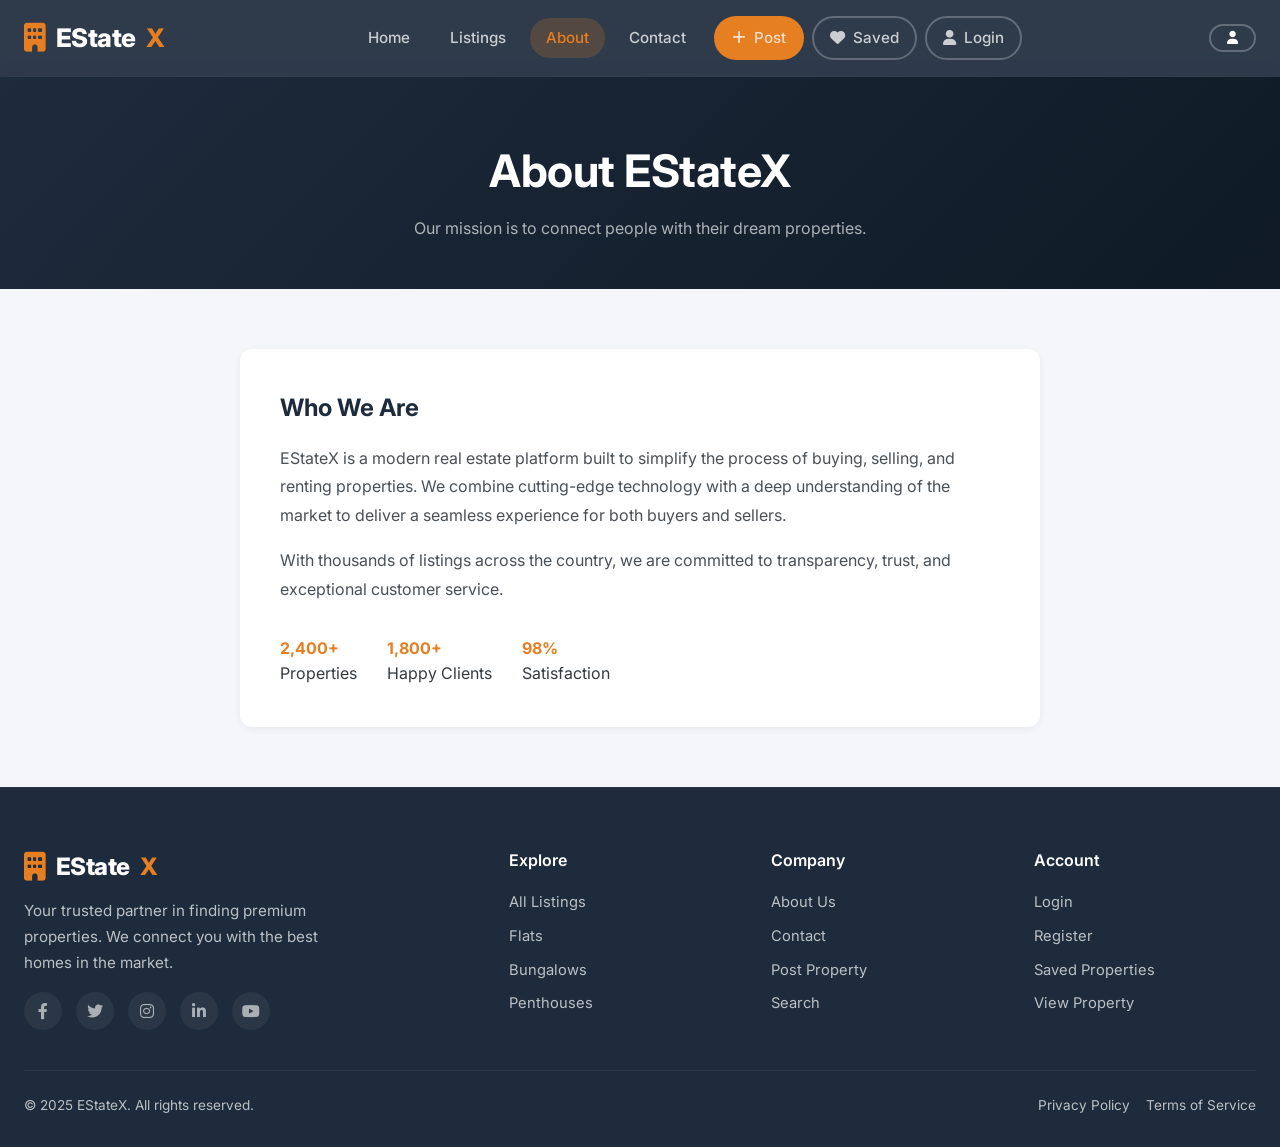
==== html/about.html @ c155419d "Add files via upload" ====
<!doctype html>
<html lang="en">
  <head>
    <meta charset="UTF-8" />
    <meta name="viewport" content="width=device-width, initial-scale=1.0" />
    <title>About — EStateX</title>
    <link rel="preconnect" href="https://fonts.googleapis.com" />
    <link rel="preconnect" href="https://fonts.gstatic.com" crossorigin />
    <link
      href="https://fonts.googleapis.com/css2?family=Inter:opsz,wght@14..32,300;14..32,400;14..32,500;14..32,600;14..32,700;14..32,800&display=swap"
      rel="stylesheet"
    />
    <link
      rel="stylesheet"
      href="https://cdnjs.cloudflare.com/ajax/libs/font-awesome/6.0.0-beta3/css/all.min.css"
    />
    <link rel="stylesheet" href="../css/style.css" />
  </head>
  <body data-page="about">
    <!-- ===== HEADER ===== -->
    <header class="header" id="header">
      <div class="container header-inner">
        <a href="index.html" class="logo"
          ><i class="fas fa-building"></i> EState<span>X</span></a
        >
        <nav class="nav-links" id="navLinks">
          <a href="index.html">Home</a>
          <a href="listings.html">Listings</a>
          <a href="about.html" class="active">About</a>
          <a href="contact.html">Contact</a>
          <a
            href="postproperty.html"
            class="btn btn-primary btn-sm"
            style="margin-left: 4px"
            ><i class="fas fa-plus"></i> Post</a
          >
          <a href="savedproperty.html" class="btn btn-outline btn-sm"
            ><i class="fas fa-heart"></i> Saved</a
          >
          <a href="login.html" class="btn btn-outline btn-sm"
            ><i class="fas fa-user"></i> Login</a
          >
        </nav>
        <div class="nav-actions">
          <a
            href="login.html"
            class="btn btn-outline btn-sm"
            style="display: inline-flex"
            ><i class="fas fa-user"></i
          ></a>
          <button class="hamburger" id="hamburger" aria-label="Toggle menu">
            <span></span><span></span><span></span>
          </button>
        </div>
      </div>
    </header>

    <!-- ===== PAGE HEADER ===== -->
    <section class="page-header">
      <div class="container">
        <h1>About EStateX</h1>
        <p>Our mission is to connect people with their dream properties.</p>
      </div>
    </section>

    <!-- ===== MAIN CONTENT ===== -->
    <div class="container" style="padding: 60px 0">
      <div
        style="
          max-width: 800px;
          margin: 0 auto;
          background: var(--white);
          padding: 40px;
          border-radius: var(--radius);
          box-shadow: var(--shadow-sm);
        "
      >
        <h2 style="color: var(--primary); margin-bottom: 16px">Who We Are</h2>
        <p style="color: var(--gray-700); line-height: 1.8">
          EStateX is a modern real estate platform built to simplify the process
          of buying, selling, and renting properties. We combine cutting-edge
          technology with a deep understanding of the market to deliver a
          seamless experience for both buyers and sellers.
        </p>
        <p style="color: var(--gray-700); line-height: 1.8; margin-top: 16px">
          With thousands of listings across the country, we are committed to
          transparency, trust, and exceptional customer service.
        </p>
        <div
          style="margin-top: 32px; display: flex; gap: 30px; flex-wrap: wrap"
        >
          <div>
            <strong style="color: var(--secondary)">2,400+</strong
            ><br />Properties
          </div>
          <div>
            <strong style="color: var(--secondary)">1,800+</strong><br />Happy
            Clients
          </div>
          <div>
            <strong style="color: var(--secondary)">98%</strong
            ><br />Satisfaction
          </div>
        </div>
      </div>
    </div>

    <!-- ===== FOOTER ===== -->
    <footer class="footer">
      <div class="container">
        <div class="footer-grid">
          <div class="footer-brand">
            <a href="index.html" class="logo"
              ><i class="fas fa-building"></i> EState<span>X</span></a
            >
            <p>
              Your trusted partner in finding premium properties. We connect you
              with the best homes in the market.
            </p>
            <div class="footer-socials" style="margin-top: 16px">
              <a href="#"><i class="fab fa-facebook-f"></i></a>
              <a href="#"><i class="fab fa-twitter"></i></a>
              <a href="#"><i class="fab fa-instagram"></i></a>
              <a href="#"><i class="fab fa-linkedin-in"></i></a>
              <a href="#"><i class="fab fa-youtube"></i></a>
            </div>
          </div>
          <div>
            <h4>Explore</h4>
            <ul>
              <li><a href="listings.html">All Listings</a></li>
              <li><a href="flat.html">Flats</a></li>
              <li><a href="bunglow.html">Bungalows</a></li>
              <li><a href="penthouse.html">Penthouses</a></li>
            </ul>
          </div>
          <div>
            <h4>Company</h4>
            <ul>
              <li><a href="about.html">About Us</a></li>
              <li><a href="contact.html">Contact</a></li>
              <li><a href="postproperty.html">Post Property</a></li>
              <li><a href="searchproperty.html">Search</a></li>
            </ul>
          </div>
          <div>
            <h4>Account</h4>
            <ul>
              <li><a href="login.html">Login</a></li>
              <li><a href="register.html">Register</a></li>
              <li><a href="savedproperty.html">Saved Properties</a></li>
              <li><a href="viewproperty.html">View Property</a></li>
            </ul>
          </div>
        </div>
        <div class="footer-bottom">
          <span>&copy; 2025 EStateX. All rights reserved.</span>
          <span
            ><a href="#" style="margin-right: 16px">Privacy Policy</a
            ><a href="#">Terms of Service</a></span
          >
        </div>
      </div>
    </footer>

    <script src="../js/script.js"></script>
  </body>
</html>
---- css/style.css ----
/* ============================================================
   CSS VARIABLES & RESET
   ============================================================ */
:root {
  --primary: #1e2b3c;
  --primary-light: #2c3e50;
  --secondary: #e67e22;
  --secondary-light: #f39c12;
  --accent: #3498db;
  --accent-light: #5dade2;
  --bg: #f4f6f9;
  --white: #ffffff;
  --gray-100: #f8f9fa;
  --gray-200: #e9ecef;
  --gray-300: #dee2e6;
  --gray-400: #ced4da;
  --gray-500: #adb5bd;
  --gray-600: #6c757d;
  --gray-700: #495057;
  --gray-800: #343a40;
  --gray-900: #212529;
  --shadow-sm: 0 2px 8px rgba(0, 0, 0, 0.06);
  --shadow-md: 0 8px 30px rgba(0, 0, 0, 0.1);
  --shadow-lg: 0 20px 60px rgba(0, 0, 0, 0.15);
  --radius: 12px;
  --radius-lg: 20px;
  --transition: all 0.3s cubic-bezier(0.25, 0.46, 0.45, 0.94);
  --font: "Inter", sans-serif;
  --max-width: 1280px;
}

*,
*::before,
*::after {
  margin: 0;
  padding: 0;
  box-sizing: border-box;
}

html {
  scroll-behavior: smooth;
}

body {
  font-family: var(--font);
  background: var(--bg);
  color: var(--gray-800);
  line-height: 1.6;
  padding-top: 76px;
  /* space for fixed header */
}

a {
  text-decoration: none;
  color: inherit;
}

ul {
  list-style: none;
}

img {
  max-width: 100%;
  display: block;
}

.img {
  width: 100%;
}

button {
  cursor: pointer;
  font-family: var(--font);
  border: none;
  background: none;
}

.container {
  max-width: var(--max-width);
  margin: 0 auto;
  padding: 0 24px;
}

/* ============================================================
   HEADER / NAV
   ============================================================ */
.header {
  position: fixed;
  top: 0;
  left: 0;
  width: 100%;
  z-index: 1000;
  background: rgba(30, 43, 60, 0.92);
  backdrop-filter: blur(12px);
  -webkit-backdrop-filter: blur(12px);
  border-bottom: 1px solid rgba(255, 255, 255, 0.06);
  transition: var(--transition);
}

.header.scrolled {
  background: rgba(30, 43, 60, 0.98);
  box-shadow: 0 4px 24px rgba(0, 0, 0, 0.2);
}

.header-inner {
  display: flex;
  align-items: center;
  justify-content: space-between;
  height: 76px;
}

.logo {
  display: flex;
  align-items: center;
  gap: 10px;
  font-weight: 800;
  font-size: 1.6rem;
  color: var(--white);
  letter-spacing: -0.5px;
}

.logo i {
  color: var(--secondary);
  font-size: 1.8rem;
}

.logo span {
  color: var(--secondary);
}

.nav-links {
  display: flex;
  align-items: center;
  gap: 8px;
}

.nav-links a {
  color: rgba(255, 255, 255, 0.75);
  font-weight: 500;
  font-size: 0.95rem;
  padding: 8px 16px;
  border-radius: 30px;
  transition: var(--transition);
  position: relative;
}

.nav-links a:hover,
.nav-links a.active {
  color: var(--white);
  background: rgba(255, 255, 255, 0.08);
}

.nav-links a.active {
  background: rgba(230, 126, 34, 0.2);
  color: var(--secondary);
}

.nav-actions {
  display: flex;
  align-items: center;
  gap: 12px;
}

.btn {
  display: inline-flex;
  align-items: center;
  gap: 8px;
  padding: 10px 24px;
  border-radius: 30px;
  font-weight: 600;
  font-size: 0.9rem;
  transition: var(--transition);
  border: 2px solid transparent;
}

.btn-primary {
  background: var(--secondary);
  color: var(--white);
}

.btn-primary:hover {
  background: var(--secondary-light);
  transform: translateY(-2px);
  box-shadow: 0 8px 24px rgba(230, 126, 34, 0.35);
}

.btn-outline {
  border-color: rgba(255, 255, 255, 0.25);
  color: var(--white);
}

.btn-outline:hover {
  border-color: var(--secondary);
  background: rgba(230, 126, 34, 0.15);
}

.btn-accent {
  background: var(--accent);
  color: var(--white);
}

.btn-accent:hover {
  background: var(--accent-light);
  transform: translateY(-2px);
  box-shadow: 0 8px 24px rgba(52, 152, 219, 0.35);
}

.btn-dark {
  background: var(--primary);
  color: var(--white);
}

.btn-dark:hover {
  background: var(--primary-light);
  transform: translateY(-2px);
}

.btn-sm {
  padding: 6px 16px;
  font-size: 0.8rem;
}

/* Hamburger */
.hamburger {
  display: none;
  flex-direction: column;
  gap: 5px;
  padding: 6px;
  background: none;
  border: none;
  cursor: pointer;
}

.hamburger span {
  display: block;
  width: 28px;
  height: 2.5px;
  background: var(--white);
  border-radius: 4px;
  transition: var(--transition);
  transform-origin: center;
}

.hamburger.active span:nth-child(1) {
  transform: rotate(45deg) translate(5px, 5px);
}

.hamburger.active span:nth-child(2) {
  opacity: 0;
}

.hamburger.active span:nth-child(3) {
  transform: rotate(-45deg) translate(5px, -5px);
}

/* ============================================================
   HERO (used only on index)
   ============================================================ */
.hero {
  background: linear-gradient(135deg, var(--primary) 0%, #0f1a26 100%);
  padding: 80px 0 100px;
  position: relative;
  overflow: hidden;
  min-height: 100vh;
  display: flex;
  align-items: center;
}

.hero::before {
  content: "";
  position: absolute;
  top: -50%;
  right: -20%;
  width: 70%;
  height: 140%;
  background: radial-gradient(
    circle,
    rgba(230, 126, 34, 0.1) 0%,
    transparent 70%
  );
  pointer-events: none;
}

.hero .container {
  position: relative;
  z-index: 2;
  display: grid;
  grid-template-columns: 1fr 1fr;
  gap: 60px;
  align-items: center;
}

.hero-content h1 {
  font-size: 3.8rem;
  font-weight: 800;
  color: var(--white);
  line-height: 1.15;
  letter-spacing: -1.5px;
  margin-bottom: 20px;
}

.hero-content h1 span {
  color: var(--secondary);
  position: relative;
}

.hero-content p {
  font-size: 1.2rem;
  color: rgba(255, 255, 255, 0.7);
  max-width: 520px;
  margin-bottom: 36px;
  line-height: 1.8;
}

.hero-buttons {
  display: flex;
  flex-wrap: wrap;
  gap: 14px;
}

.hero-stats {
  display: grid;
  grid-template-columns: repeat(3, 1fr);
  gap: 20px;
  margin-top: 48px;
  padding-top: 32px;
  border-top: 1px solid rgba(255, 255, 255, 0.08);
}

.hero-stats .stat h3 {
  font-size: 2rem;
  font-weight: 700;
  color: var(--white);
}

.hero-stats .stat p {
  font-size: 0.9rem;
  color: rgba(255, 255, 255, 0.55);
  margin: 0;
}

.hero-image {
  display: flex;
  justify-content: center;
  align-items: center;
}

.hero-image .img-placeholder {
  width: 100%;
  aspect-ratio: 4/3;
  background: linear-gradient(
    145deg,
    rgba(255, 255, 255, 0.04),
    rgba(255, 255, 255, 0.01)
  );
  border-radius: var(--radius-lg);
  border: 1px solid rgba(255, 255, 255, 0.06);
  display: flex;
  flex-direction: column;
  align-items: center;
  justify-content: center;
  color: rgba(255, 255, 255, 0.25);
  font-size: 1.2rem;
  gap: 16px;
  backdrop-filter: blur(4px);
  padding: 40px;
  text-align: center;
}

.hero-image .img-placeholder i {
  font-size: 5rem;
  color: rgba(230, 126, 34, 0.3);
}

/* ============================================================
   SEARCH BAR (floating)
   ============================================================ */
.search-bar {
  background: var(--white);
  border-radius: var(--radius-lg);
  box-shadow: var(--shadow-lg);
  padding: 24px 32px;
  margin-top: -48px;
  position: relative;
  z-index: 10;
  display: flex;
  flex-wrap: wrap;
  gap: 16px;
  align-items: flex-end;
}

.search-bar .form-group {
  flex: 1 1 160px;
  min-width: 140px;
}

.search-bar .form-group label {
  display: block;
  font-size: 0.75rem;
  font-weight: 600;
  text-transform: uppercase;
  letter-spacing: 0.5px;
  color: var(--gray-600);
  margin-bottom: 4px;
}

.search-bar .form-group input,
.search-bar .form-group select {
  width: 100%;
  padding: 10px 14px;
  border: 1px solid var(--gray-300);
  border-radius: 8px;
  font-size: 0.95rem;
  font-family: var(--font);
  background: var(--gray-100);
  transition: var(--transition);
  color: var(--gray-800);
}

.search-bar .form-group input:focus,
.search-bar .form-group select:focus {
  outline: none;
  border-color: var(--secondary);
  box-shadow: 0 0 0 3px rgba(230, 126, 34, 0.15);
  background: var(--white);
}

.search-bar .btn {
  padding: 12px 36px;
  flex-shrink: 0;
}

/* ============================================================
   SECTION TITLES
   ============================================================ */
.section {
  padding: 80px 0;
}

.section-header {
  text-align: center;
  max-width: 680px;
  margin: 0 auto 56px;
}

.section-header .badge {
  display: inline-block;
  background: rgba(230, 126, 34, 0.12);
  color: var(--secondary);
  font-weight: 600;
  font-size: 0.8rem;
  letter-spacing: 0.5px;
  padding: 6px 18px;
  border-radius: 30px;
  margin-bottom: 12px;
  text-transform: uppercase;
}

.section-header h2 {
  font-size: 2.6rem;
  font-weight: 700;
  color: var(--primary);
  letter-spacing: -0.5px;
  margin-bottom: 14px;
}

.section-header p {
  color: var(--gray-600);
  font-size: 1.1rem;
}

/* ============================================================
   PROPERTY CARDS
   ============================================================ */
.property-grid {
  display: grid;
  grid-template-columns: repeat(auto-fill, minmax(280px, 1fr));
  gap: 30px;
}

.property-card {
  background: var(--white);
  border-radius: var(--radius);
  overflow: hidden;
  box-shadow: var(--shadow-sm);
  transition: var(--transition);
  border: 1px solid var(--gray-200);
}

.property-card:hover {
  transform: translateY(-6px);
  box-shadow: var(--shadow-md);
  border-color: var(--gray-300);
}

.property-card .card-img {
  height: 210px;
  background: var(--gray-200);
  position: relative;
  display: flex;
  align-items: center;
  justify-content: center;
  color: var(--gray-500);
  font-size: 2.8rem;
  background: linear-gradient(135deg, #e9ecef, #dee2e6);
}

.property-card .card-img .badge-tag {
  position: absolute;
  top: 16px;
  left: 16px;
  background: var(--secondary);
  color: var(--white);
  font-size: 0.7rem;
  font-weight: 600;
  padding: 4px 14px;
  border-radius: 30px;
  text-transform: uppercase;
  letter-spacing: 0.3px;
}

.property-card .card-img .badge-tag.sold {
  background: var(--gray-600);
}

.property-card .card-img .badge-tag.featured {
  background: var(--accent);
}

.property-card .card-img .fav-btn {
  position: absolute;
  top: 16px;
  right: 16px;
  background: rgba(255, 255, 255, 0.85);
  border: none;
  width: 36px;
  height: 36px;
  border-radius: 50%;
  display: flex;
  align-items: center;
  justify-content: center;
  color: var(--gray-500);
  font-size: 1.1rem;
  transition: var(--transition);
  backdrop-filter: blur(4px);
}

.property-card .card-img .fav-btn:hover {
  background: var(--white);
  color: #e74c3c;
  transform: scale(1.08);
}

.property-card .card-img .fav-btn.active {
  color: #e74c3c;
}

.property-card .card-body {
  padding: 20px 22px 22px;
}

.property-card .card-body .price {
  font-size: 1.5rem;
  font-weight: 700;
  color: var(--secondary);
  margin-bottom: 4px;
}

.property-card .card-body .price small {
  font-size: 0.8rem;
  font-weight: 400;
  color: var(--gray-600);
}

.property-card .card-body .title {
  font-size: 1.1rem;
  font-weight: 600;
  color: var(--primary);
  margin-bottom: 6px;
  display: -webkit-box;
  -webkit-line-clamp: 1;
  -webkit-box-orient: vertical;
  overflow: hidden;
}

.property-card .card-body .location {
  font-size: 0.9rem;
  color: var(--gray-600);
  margin-bottom: 14px;
  display: flex;
  align-items: center;
  gap: 6px;
}

.property-card .card-body .location i {
  font-size: 0.8rem;
  color: var(--gray-500);
}

.property-card .card-body .features {
  display: flex;
  gap: 16px;
  padding-top: 14px;
  border-top: 1px solid var(--gray-200);
  font-size: 0.85rem;
  color: var(--gray-700);
}

.property-card .card-body .features span {
  display: flex;
  align-items: center;
  gap: 6px;
}

.property-card .card-body .features i {
  color: var(--gray-500);
  font-size: 0.9rem;
}

/* ============================================================
   CATEGORIES
   ============================================================ */
.category-grid {
  display: grid;
  grid-template-columns: repeat(auto-fit, minmax(160px, 1fr));
  gap: 24px;
}

.category-item {
  background: var(--white);
  padding: 32px 20px;
  border-radius: var(--radius);
  text-align: center;
  box-shadow: var(--shadow-sm);
  border: 1px solid var(--gray-200);
  transition: var(--transition);
  cursor: default;
}

.category-item:hover {
  transform: translateY(-4px);
  box-shadow: var(--shadow-md);
  border-color: var(--secondary);
}

.category-item i {
  font-size: 2.6rem;
  color: var(--secondary);
  margin-bottom: 12px;
}

.category-item h4 {
  font-weight: 600;
  color: var(--primary);
  margin-bottom: 2px;
}

.category-item p {
  font-size: 0.85rem;
  color: var(--gray-500);
}

/* ============================================================
   TESTIMONIALS (index only)
   ============================================================ */
.testimonial-grid {
  display: grid;
  grid-template-columns: repeat(auto-fit, minmax(260px, 1fr));
  gap: 30px;
}

.testimonial-card {
  background: var(--white);
  padding: 30px;
  border-radius: var(--radius);
  box-shadow: var(--shadow-sm);
  border: 1px solid var(--gray-200);
  transition: var(--transition);
}

.testimonial-card:hover {
  box-shadow: var(--shadow-md);
}

.testimonial-card .stars {
  color: #f1c40f;
  margin-bottom: 12px;
  font-size: 0.9rem;
}

.testimonial-card blockquote {
  font-size: 0.98rem;
  color: var(--gray-700);
  font-style: italic;
  margin-bottom: 16px;
  line-height: 1.7;
}

.testimonial-card .author {
  display: flex;
  align-items: center;
  gap: 12px;
}

.testimonial-card .author .avatar {
  width: 44px;
  height: 44px;
  border-radius: 50%;
  background: var(--gray-300);
  display: flex;
  align-items: center;
  justify-content: center;
  color: var(--gray-600);
  font-weight: 600;
  font-size: 1.1rem;
}

.testimonial-card .author .name {
  font-weight: 600;
  color: var(--primary);
}

.testimonial-card .author .role {
  font-size: 0.8rem;
  color: var(--gray-500);
}

/* ============================================================
   CTA
   ============================================================ */
.cta-section {
  background: linear-gradient(135deg, var(--primary), #0f1a26);
  padding: 80px 0;
  text-align: center;
  color: var(--white);
}

.cta-section h2 {
  font-size: 2.6rem;
  font-weight: 700;
  margin-bottom: 16px;
}

.cta-section p {
  font-size: 1.15rem;
  color: rgba(255, 255, 255, 0.7);
  max-width: 600px;
  margin: 0 auto 32px;
}

.cta-section .btn-group {
  display: flex;
  flex-wrap: wrap;
  gap: 14px;
  justify-content: center;
}

/* ============================================================
   FOOTER
   ============================================================ */
.footer {
  background: var(--primary);
  color: rgba(255, 255, 255, 0.7);
  padding: 60px 0 30px;
  border-top: 1px solid rgba(255, 255, 255, 0.06);
}

.footer-grid {
  display: grid;
  grid-template-columns: 2fr 1fr 1fr 1fr;
  gap: 40px;
  margin-bottom: 40px;
}

.footer-brand .logo {
  font-size: 1.5rem;
  margin-bottom: 12px;
}

.footer-brand p {
  font-size: 0.95rem;
  max-width: 300px;
  line-height: 1.7;
}

.footer h4 {
  color: var(--white);
  font-weight: 600;
  margin-bottom: 16px;
  font-size: 1rem;
}

.footer ul li {
  margin-bottom: 8px;
}

.footer ul li a {
  transition: var(--transition);
  font-size: 0.92rem;
}

.footer ul li a:hover {
  color: var(--secondary);
}

.footer-bottom {
  border-top: 1px solid rgba(255, 255, 255, 0.06);
  padding-top: 24px;
  display: flex;
  justify-content: space-between;
  flex-wrap: wrap;
  gap: 12px;
  font-size: 0.85rem;
}

.footer-socials {
  display: flex;
  gap: 14px;
}

.footer-socials a {
  display: inline-flex;
  align-items: center;
  justify-content: center;
  width: 38px;
  height: 38px;
  border-radius: 50%;
  background: rgba(255, 255, 255, 0.06);
  transition: var(--transition);
  color: rgba(255, 255, 255, 0.6);
}

.footer-socials a:hover {
  background: var(--secondary);
  color: var(--white);
  transform: translateY(-2px);
}

/* ============================================================
   PAGE HEADER (inner pages)
   ============================================================ */
.page-header {
  background: linear-gradient(135deg, var(--primary), #0f1a26);
  padding: 60px 0 48px;
  color: var(--white);
  text-align: center;
}

.page-header h1 {
  font-size: 2.8rem;
  font-weight: 700;
  letter-spacing: -0.5px;
}

.page-header p {
  color: rgba(255, 255, 255, 0.65);
  max-width: 540px;
  margin: 8px auto 0;
}

/* ============================================================
   FORMS (login, register, post property)
   ============================================================ */
.form-card {
  max-width: 520px;
  margin: 40px auto;
  background: var(--white);
  padding: 40px 44px;
  border-radius: var(--radius-lg);
  box-shadow: var(--shadow-md);
  border: 1px solid var(--gray-200);
}

.form-card h2 {
  font-size: 1.8rem;
  font-weight: 700;
  color: var(--primary);
  margin-bottom: 6px;
}

.form-card .sub {
  color: var(--gray-600);
  margin-bottom: 28px;
}

.form-group {
  margin-bottom: 20px;
}

.form-group label {
  display: block;
  font-weight: 500;
  font-size: 0.9rem;
  color: var(--gray-700);
  margin-bottom: 5px;
}

.form-group input,
.form-group select,
.form-group textarea {
  width: 100%;
  padding: 12px 16px;
  border: 1px solid var(--gray-300);
  border-radius: 8px;
  font-size: 0.95rem;
  font-family: var(--font);
  background: var(--gray-100);
  transition: var(--transition);
  color: var(--gray-800);
}

.form-group input:focus,
.form-group select:focus,
.form-group textarea:focus {
  outline: none;
  border-color: var(--secondary);
  box-shadow: 0 0 0 3px rgba(230, 126, 34, 0.12);
  background: var(--white);
}

.form-group textarea {
  resize: vertical;
  min-height: 100px;
}

.form-card .btn {
  width: 100%;
  justify-content: center;
  padding: 14px;
  font-size: 1rem;
}

.form-card .alt-link {
  text-align: center;
  margin-top: 18px;
  font-size: 0.95rem;
  color: var(--gray-600);
}

.form-card .alt-link a {
  color: var(--secondary);
  font-weight: 600;
}

.form-card .alt-link a:hover {
  text-decoration: underline;
}

/* ============================================================
   LISTINGS GRID (filter bar)
   ============================================================ */
.filter-bar {
  background: var(--white);
  border-radius: var(--radius);
  padding: 20px 24px;
  box-shadow: var(--shadow-sm);
  border: 1px solid var(--gray-200);
  display: flex;
  flex-wrap: wrap;
  gap: 16px;
  align-items: center;
  margin-bottom: 36px;
}

.filter-bar .form-group {
  margin: 0;
  flex: 1 1 140px;
  min-width: 120px;
}

.filter-bar .form-group label {
  font-size: 0.7rem;
  text-transform: uppercase;
  letter-spacing: 0.3px;
  color: var(--gray-600);
}

.filter-bar .form-group input,
.filter-bar .form-group select {
  padding: 8px 12px;
  font-size: 0.9rem;
  background: var(--gray-100);
  border: 1px solid var(--gray-300);
  border-radius: 6px;
  width: 100%;
}

.filter-bar .btn {
  padding: 10px 28px;
}

/* ============================================================
   VIEW PROPERTY (details)
   ============================================================ */
.property-detail {
  background: var(--white);
  border-radius: var(--radius-lg);
  overflow: hidden;
  box-shadow: var(--shadow-md);
  border: 1px solid var(--gray-200);
  margin: 40px 0;
}

.property-detail .detail-img {
  height: 380px;
  background: var(--gray-300);
  display: flex;
  align-items: center;
  justify-content: center;
  color: var(--gray-500);
  font-size: 4rem;
  background: linear-gradient(135deg, #dee2e6, #ced4da);
}

.property-detail .detail-body {
  padding: 40px 44px;
}

.property-detail .detail-body .price {
  font-size: 2.2rem;
  font-weight: 700;
  color: var(--secondary);
}

.property-detail .detail-body .title {
  font-size: 1.6rem;
  font-weight: 600;
  color: var(--primary);
  margin: 4px 0 8px;
}

.property-detail .detail-body .location {
  color: var(--gray-600);
  font-size: 1rem;
  margin-bottom: 20px;
  display: flex;
  align-items: center;
  gap: 6px;
}

.property-detail .detail-body .detail-features {
  display: flex;
  flex-wrap: wrap;
  gap: 24px;
  padding: 18px 0;
  border-top: 1px solid var(--gray-200);
  border-bottom: 1px solid var(--gray-200);
  margin: 16px 0 24px;
}

.property-detail .detail-body .detail-features span {
  display: flex;
  align-items: center;
  gap: 8px;
  font-weight: 500;
}

.property-detail .detail-body .detail-features i {
  color: var(--secondary);
  font-size: 1.2rem;
}

.property-detail .detail-body .description {
  color: var(--gray-700);
  line-height: 1.8;
  margin-bottom: 24px;
}

.property-detail .detail-body .btn-group {
  display: flex;
  flex-wrap: wrap;
  gap: 12px;
}

/* ============================================================
   SAVED PROPERTIES (empty state)
   ============================================================ */
.empty-state {
  text-align: center;
  padding: 60px 20px;
  color: var(--gray-600);
}

.empty-state i {
  font-size: 4rem;
  color: var(--gray-300);
  margin-bottom: 16px;
}

.empty-state h3 {
  font-size: 1.4rem;
  color: var(--primary);
  margin-bottom: 6px;
}

/* ============================================================
   CONTACT (map placeholder)
   ============================================================ */
.contact-grid {
  display: grid;
  grid-template-columns: 1fr 1fr;
  gap: 48px;
  margin: 40px 0;
}

.contact-info {
  background: var(--white);
  padding: 36px 40px;
  border-radius: var(--radius);
  box-shadow: var(--shadow-sm);
  border: 1px solid var(--gray-200);
}

.contact-info h3 {
  font-size: 1.5rem;
  color: var(--primary);
  margin-bottom: 20px;
}

.contact-info .info-item {
  display: flex;
  gap: 16px;
  margin-bottom: 20px;
}

.contact-info .info-item i {
  font-size: 1.4rem;
  color: var(--secondary);
  width: 28px;
  margin-top: 2px;
}

.contact-info .info-item p {
  color: var(--gray-700);
}

.contact-map {
  background: var(--gray-200);
  border-radius: var(--radius);
  min-height: 360px;
  display: flex;
  align-items: center;
  justify-content: center;
  color: var(--gray-500);
  font-size: 1.2rem;
  border: 1px solid var(--gray-300);
}

.contact-map i {
  font-size: 3rem;
  margin-right: 12px;
  color: var(--gray-400);
}

/* ============================================================
   RESPONSIVE
   ============================================================ */
@media (max-width: 1024px) {
  .hero .container {
    grid-template-columns: 1fr;
    text-align: center;
  }
  .hero-content p {
    margin-left: auto;
    margin-right: auto;
  }
  .hero-buttons {
    justify-content: center;
  }
  .hero-stats {
    justify-content: center;
  }
  .hero-stats .stat {
    text-align: center;
  }
  .footer-grid {
    grid-template-columns: 1fr 1fr;
  }
  .contact-grid {
    grid-template-columns: 1fr;
  }
}

@media (max-width: 768px) {
  body {
    padding-top: 68px;
  }
  .header-inner {
    height: 68px;
  }
  .nav-links {
    position: absolute;
    top: 68px;
    left: 0;
    width: 100%;
    background: var(--primary);
    flex-direction: column;
    padding: 20px 24px;
    gap: 4px;
    border-bottom: 1px solid rgba(255, 255, 255, 0.06);
    display: none;
    box-shadow: var(--shadow-md);
  }
  .nav-links.open {
    display: flex;
  }
  .nav-links a {
    width: 100%;
    padding: 12px 16px;
    border-radius: 8px;
    font-size: 1rem;
  }
  .nav-actions .btn-outline {
    display: none;
  }
  .hamburger {
    display: flex;
  }
  .hero {
    padding: 60px 0 80px;
    min-height: auto;
  }
  .hero-content h1 {
    font-size: 2.4rem;
  }
  .hero-content p {
    font-size: 1rem;
  }
  .hero-stats {
    grid-template-columns: 1fr 1fr 1fr;
    gap: 12px;
  }
  .hero-stats .stat h3 {
    font-size: 1.5rem;
  }
  .hero-image .img-placeholder {
    aspect-ratio: 3/2;
  }
  .search-bar {
    padding: 20px;
    margin-top: -24px;
    flex-direction: column;
    align-items: stretch;
  }
  .search-bar .form-group {
    flex: 1 1 auto;
    min-width: 0;
  }
  .search-bar .btn {
    width: 100%;
    justify-content: center;
  }
  .section {
    padding: 56px 0;
  }
  .section-header h2 {
    font-size: 2rem;
  }
  .property-grid {
    grid-template-columns: 1fr;
  }
  .category-grid {
    grid-template-columns: 1fr 1fr;
  }
  .testimonial-grid {
    grid-template-columns: 1fr;
  }
  .footer-grid {
    grid-template-columns: 1fr;
    gap: 28px;
  }
  .footer-bottom {
    flex-direction: column;
    text-align: center;
    justify-content: center;
  }
  .footer-socials {
    justify-content: center;
  }
  .form-card {
    padding: 28px 20px;
    margin: 24px 0;
  }
  .page-header h1 {
    font-size: 2rem;
  }
  .property-detail .detail-body {
    padding: 24px 20px;
  }
  .property-detail .detail-img {
    height: 220px;
  }
  .property-detail .detail-body .price {
    font-size: 1.6rem;
  }
  .property-detail .detail-body .title {
    font-size: 1.3rem;
  }
  .filter-bar {
    flex-direction: column;
    align-items: stretch;
  }
  .filter-bar .form-group {
    flex: 1 1 auto;
    min-width: 0;
  }
  .filter-bar .btn {
    width: 100%;
    justify-content: center;
  }
  .contact-info {
    padding: 24px 20px;
  }
  .contact-map {
    min-height: 220px;
  }
  .cta-section h2 {
    font-size: 2rem;
  }
}

@media (max-width: 480px) {
  .hero-content h1 {
    font-size: 1.8rem;
  }
  .hero-stats {
    grid-template-columns: 1fr 1fr;
  }
  .category-grid {
    grid-template-columns: 1fr 1fr;
  }
  .logo {
    font-size: 1.3rem;
  }
  .logo i {
    font-size: 1.4rem;
  }
  .property-card .card-body .features {
    flex-wrap: wrap;
    gap: 10px;
  }
  .property-detail .detail-body .detail-features {
    flex-direction: column;
    gap: 12px;
  }
}

/* ============================================================
   UTILITY HELPERS
   ============================================================ */
.text-center {
  text-align: center;
}

.mt-12 {
  margin-top: 12px;
}

.mt-24 {
  margin-top: 24px;
}

.mb-24 {
  margin-bottom: 24px;
}

.gap-8 {
  gap: 8px;
}

.flex-wrap {
  display: flex;
  flex-wrap: wrap;
  align-items: center;
  gap: 12px;
}

.justify-between {
  display: flex;
  justify-content: space-between;
  align-items: center;
  flex-wrap: wrap;
  gap: 12px;
}

.hidden {
  display: none !important;
}
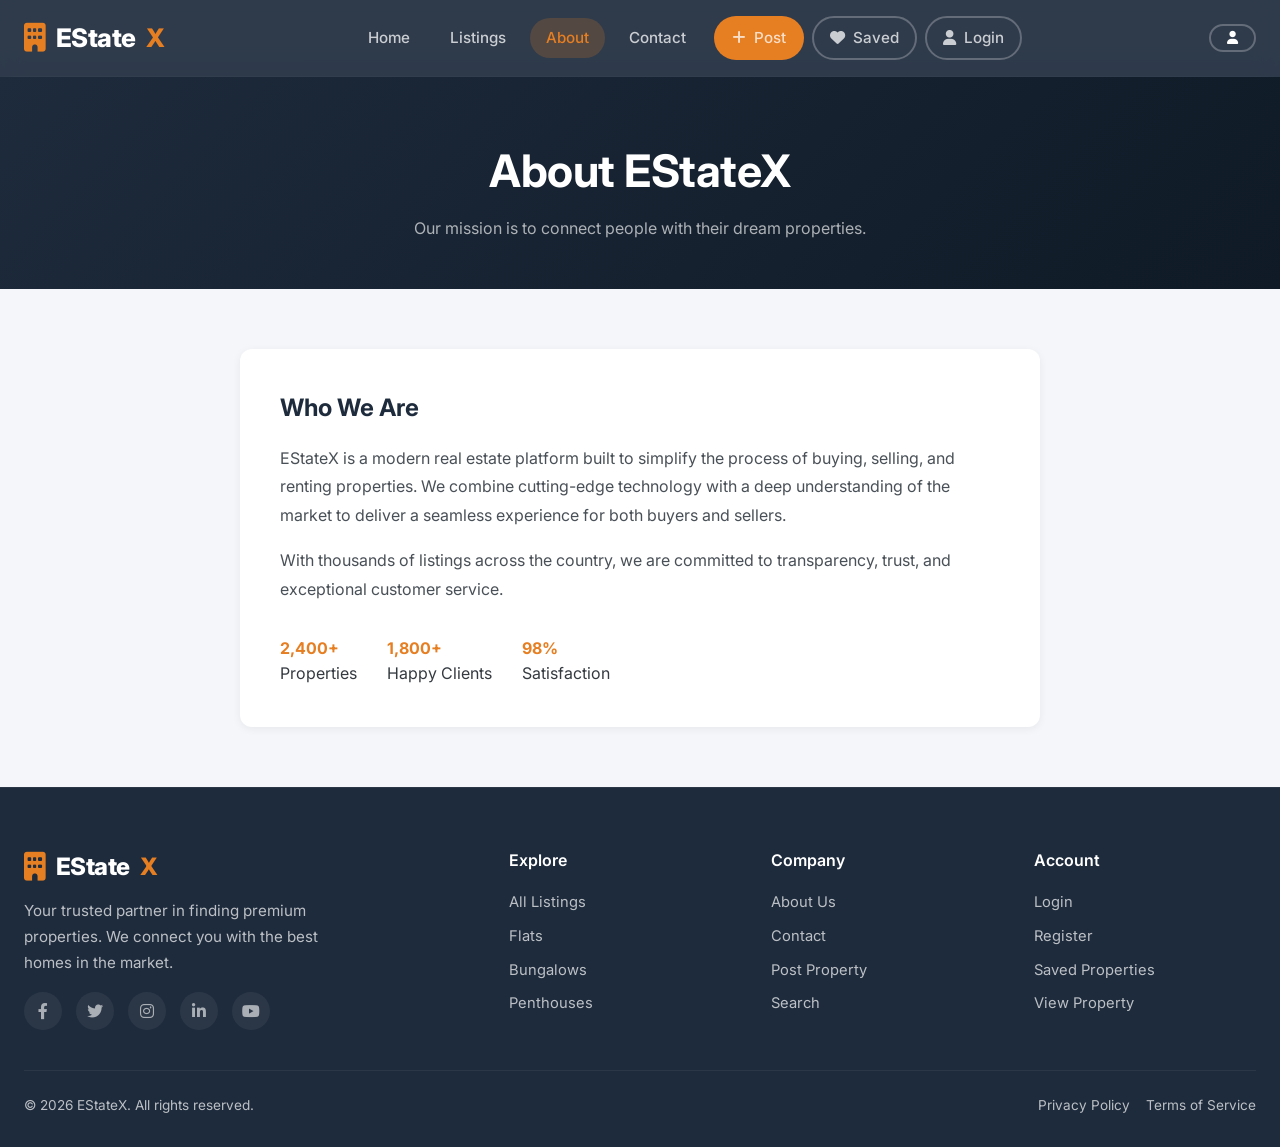
==== commit f409fb7e: "Update about.html" ====
--- a/html/about.html
+++ b/html/about.html
@@ -154,7 +154,7 @@
           </div>
         </div>
         <div class="footer-bottom">
-          <span>&copy; 2025 EStateX. All rights reserved.</span>
+          <span>&copy; 2026 EStateX. All rights reserved.</span>
           <span
             ><a href="#" style="margin-right: 16px">Privacy Policy</a
             ><a href="#">Terms of Service</a></span
